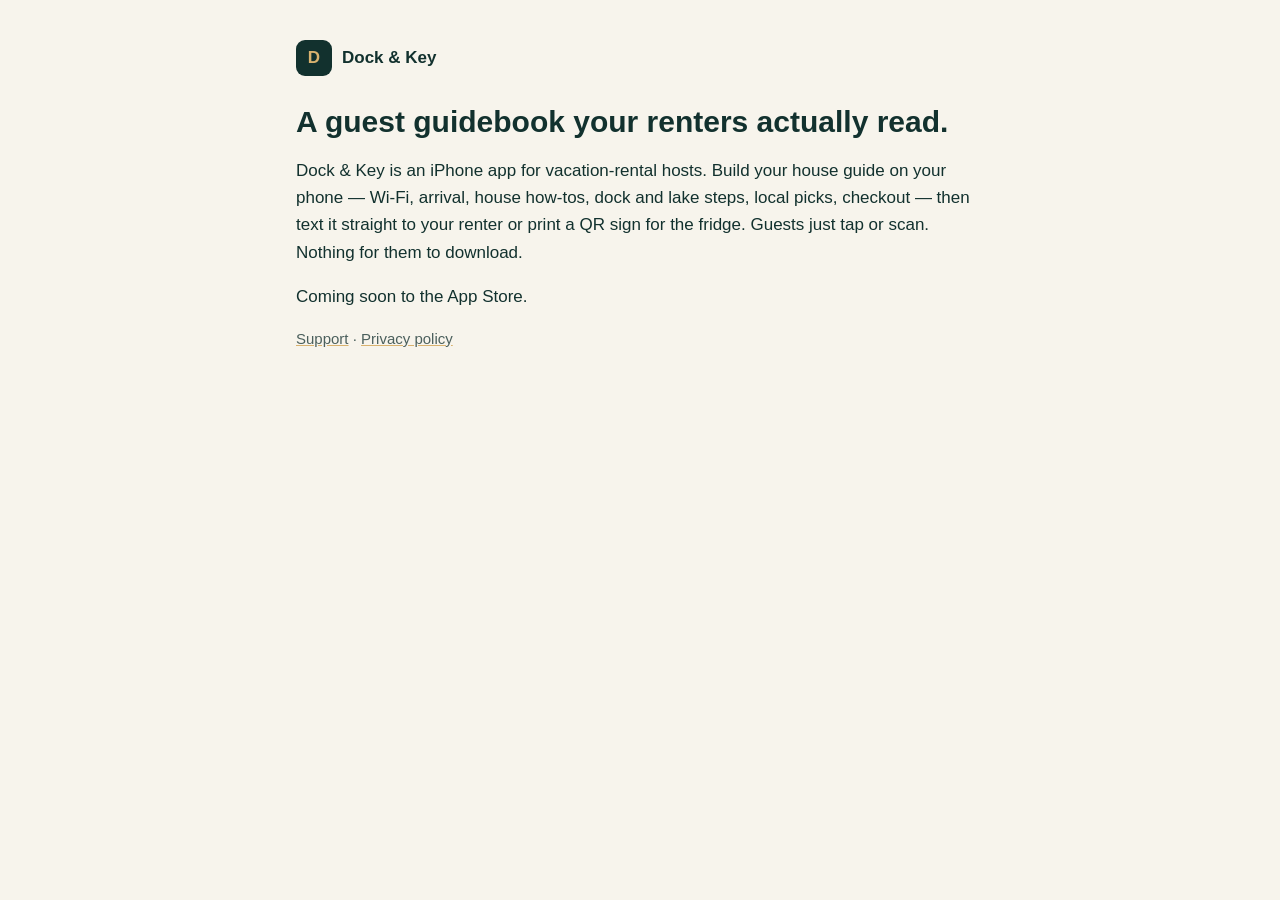
==== docs/index.html @ bfd466dc "Add website, privacy policy and support pages for the App Store listing Co-Authored-By: Claude Opus " ====
<!doctype html><html lang="en"><head><meta charset="utf-8"><meta name="viewport" content="width=device-width,initial-scale=1">
<title>Dock &amp; Key</title><link rel="stylesheet" href="style.css"></head><body><main>
<header><div class="mark">D</div><strong>Dock &amp; Key</strong></header>
<h1>A guest guidebook your renters actually read.</h1>
<p>Dock &amp; Key is an iPhone app for vacation-rental hosts. Build your house guide on your phone — Wi-Fi, arrival, house how-tos, dock and lake steps, local picks, checkout — then text it straight to your renter or print a QR sign for the fridge. Guests just tap or scan. Nothing for them to download.</p>
<p>Coming soon to the App Store.</p>
<p class="muted"><a href="support.html">Support</a> · <a href="privacy.html">Privacy policy</a></p>
</main></body></html>
---- docs/style.css ----
:root{--ink:#12312E;--brass:#D9B26F;--ripple:#7FC4BC;--bg:#F7F4EC;--muted:#4b5f5c}
@media (prefers-color-scheme: dark){:root{--ink:#EAF2F0;--bg:#0E2321;--muted:#A9BDB9}}
*{box-sizing:border-box}body{margin:0;background:var(--bg);color:var(--ink);font:17px/1.6 -apple-system,BlinkMacSystemFont,"Segoe UI",Roboto,sans-serif}
main{max-width:720px;margin:0 auto;padding:40px 16px 64px}
header{display:flex;align-items:center;gap:10px;margin-bottom:28px}
.mark{width:36px;height:36px;border-radius:9px;background:#12312E;display:grid;place-items:center;color:#D9B26F;font-weight:800}
h1{font-size:30px;line-height:1.2;margin:0 0 6px}h2{font-size:20px;margin:32px 0 6px}
p,li{color:var(--ink)}.muted{color:var(--muted);font-size:15px}a{color:inherit;text-decoration-color:var(--brass)}
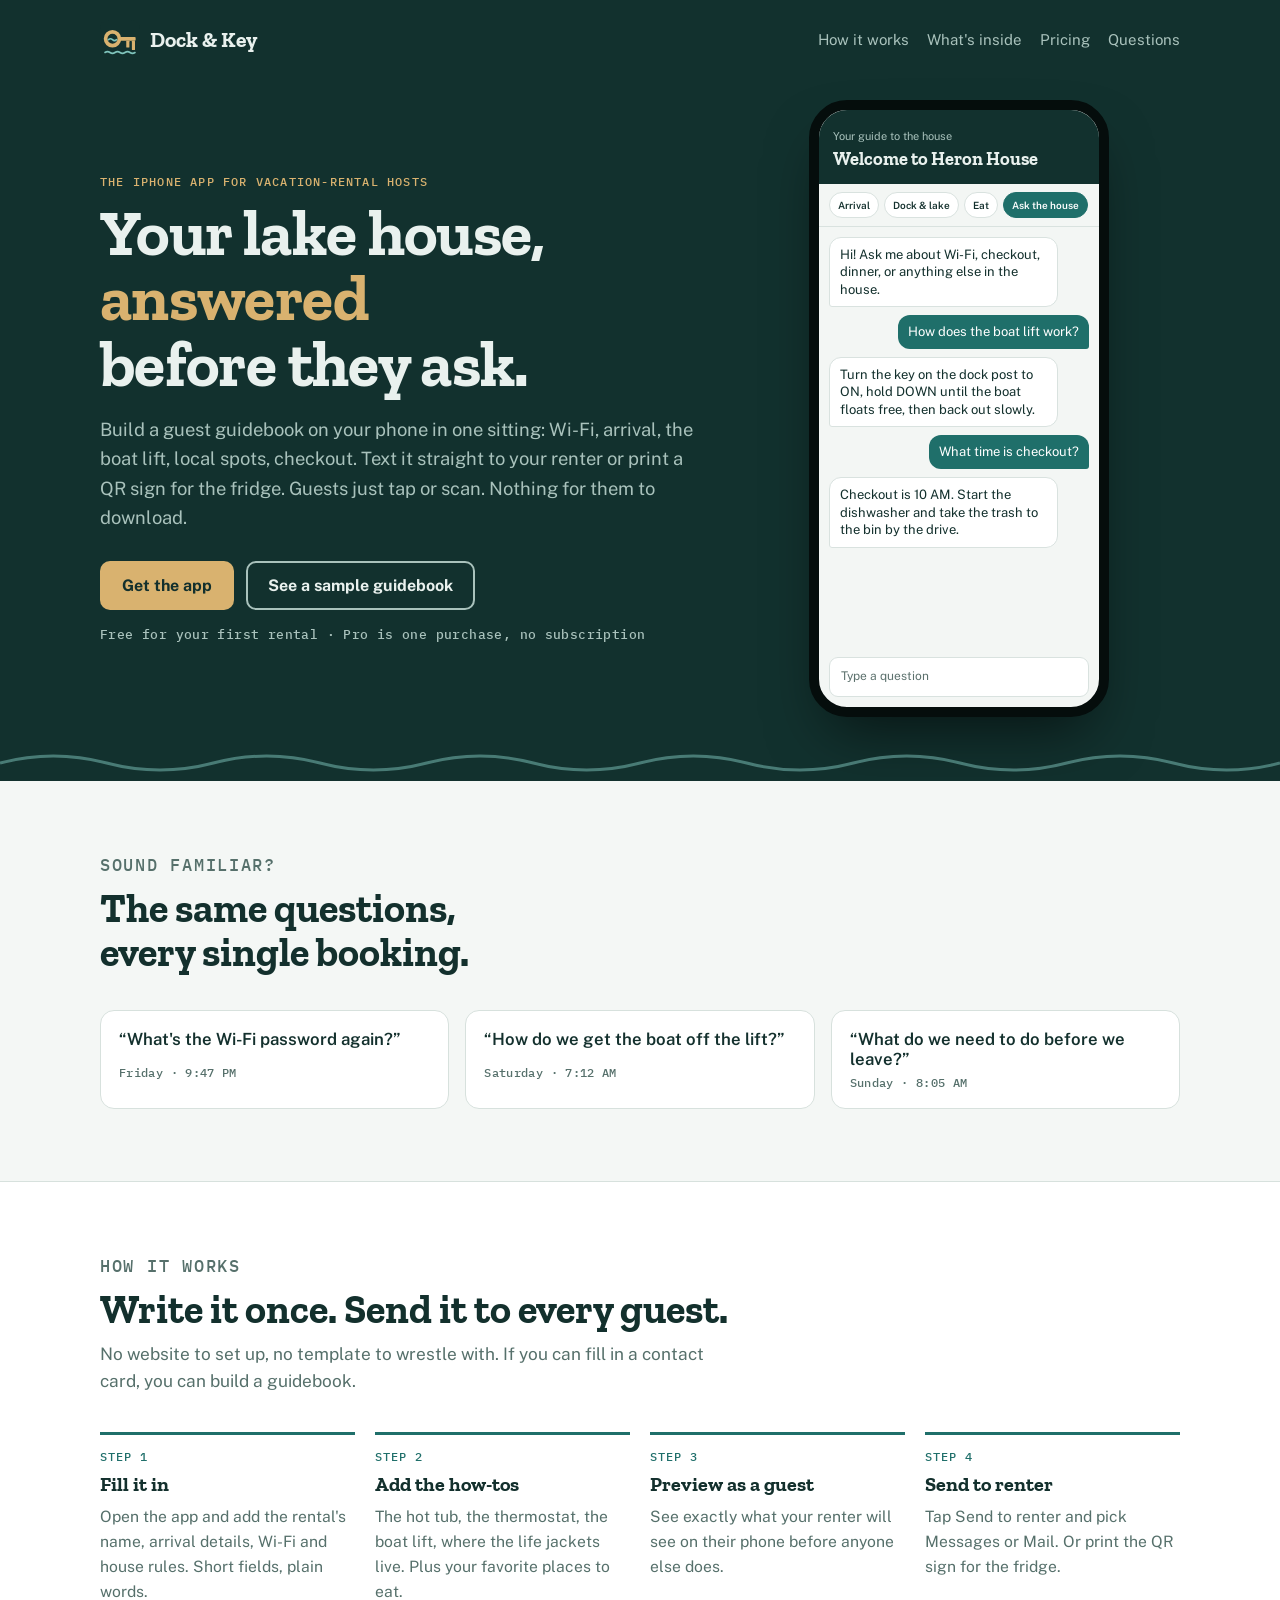
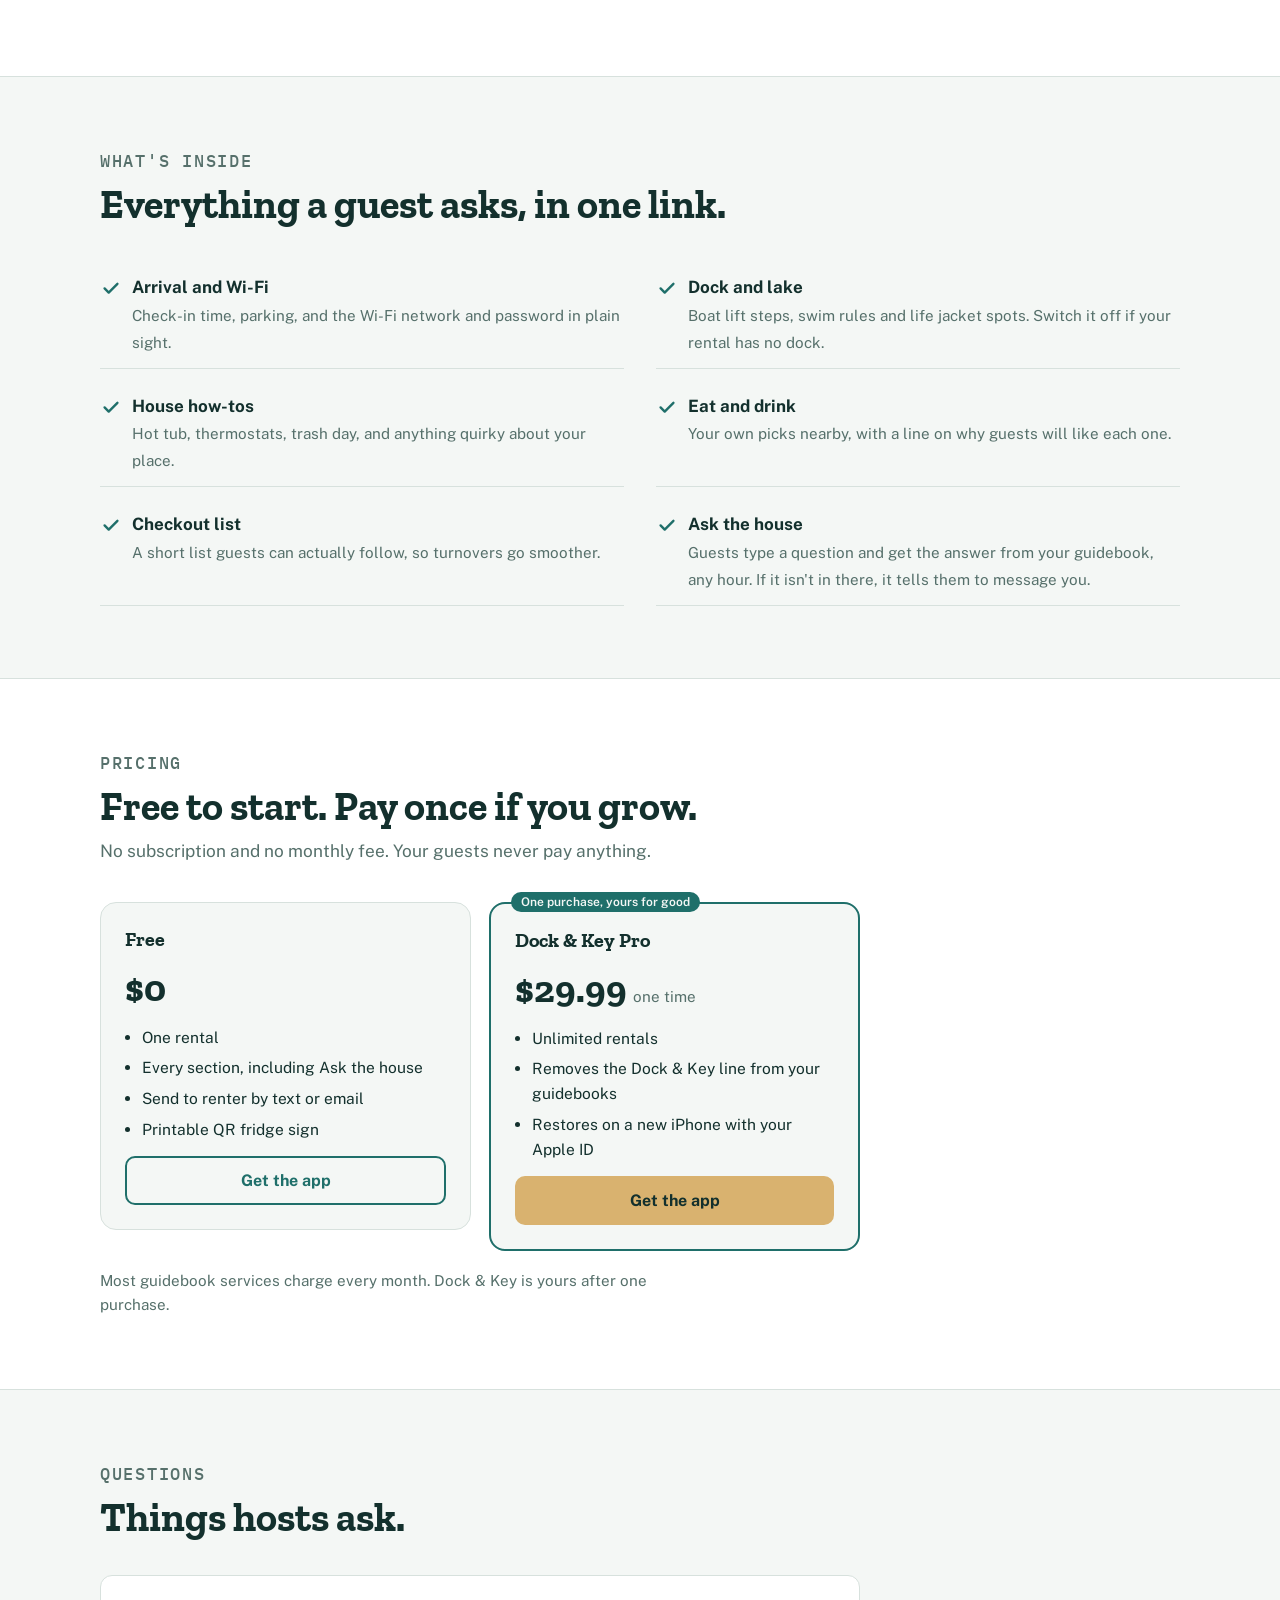
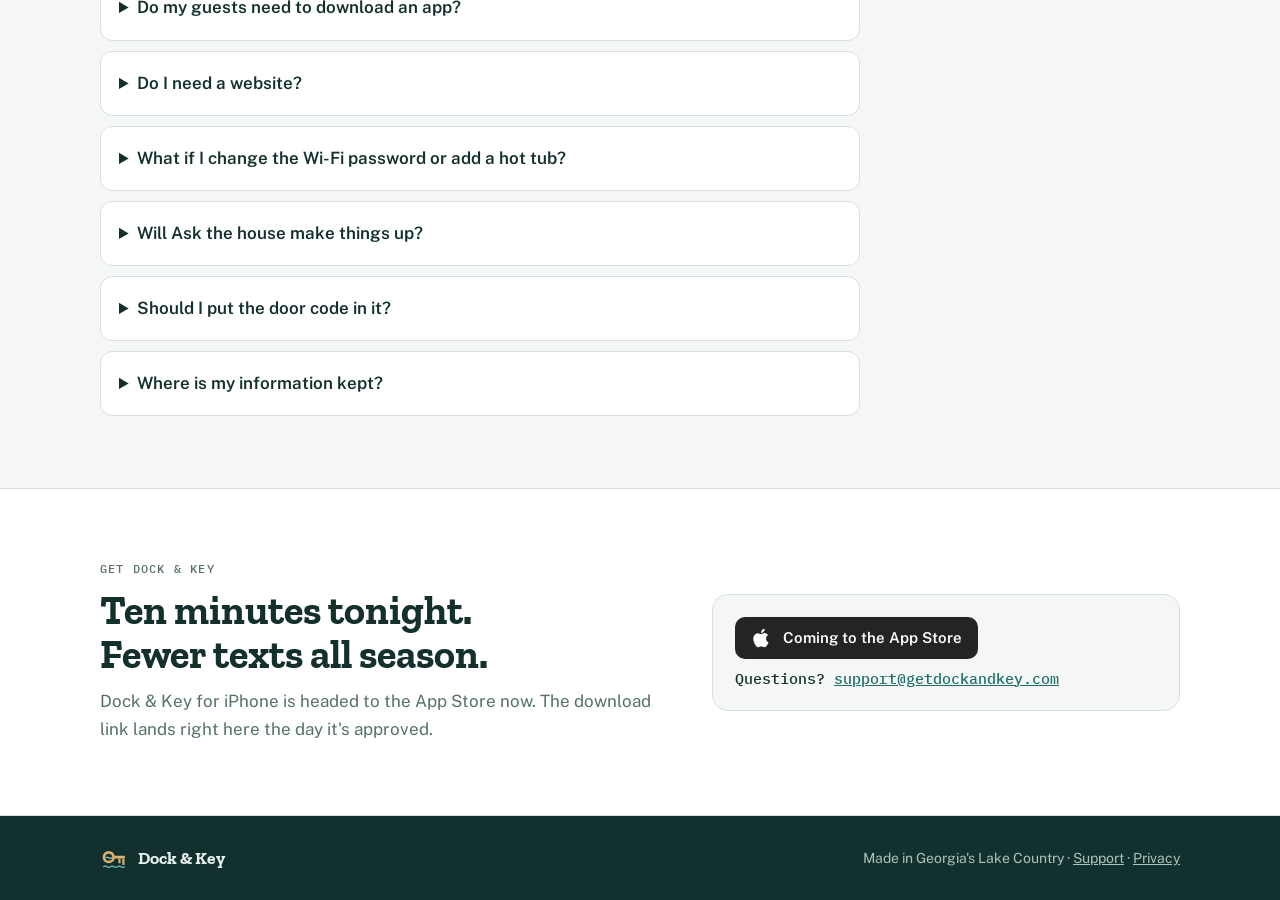
==== commit fd6e1f34: "Site: full redesign to match the brand (hero, how it works, pricing, FAQ); styled support/privacy pa" ====
--- a/docs/index.html
+++ b/docs/index.html
@@ -1,8 +1,281 @@
-<!doctype html><html lang="en"><head><meta charset="utf-8"><meta name="viewport" content="width=device-width,initial-scale=1">
-<title>Dock &amp; Key</title><link rel="stylesheet" href="style.css"></head><body><main>
-<header><div class="mark">D</div><strong>Dock &amp; Key</strong></header>
-<h1>A guest guidebook your renters actually read.</h1>
-<p>Dock &amp; Key is an iPhone app for vacation-rental hosts. Build your house guide on your phone — Wi-Fi, arrival, house how-tos, dock and lake steps, local picks, checkout — then text it straight to your renter or print a QR sign for the fridge. Guests just tap or scan. Nothing for them to download.</p>
-<p>Coming soon to the App Store.</p>
-<p class="muted"><a href="support.html">Support</a> · <a href="privacy.html">Privacy policy</a></p>
-</main></body></html>
+<!doctype html>
+<html lang="en">
+<head>
+<meta charset="utf-8">
+<meta name="viewport" content="width=device-width,initial-scale=1,viewport-fit=cover">
+<title>Dock &amp; Key — guest guidebooks for vacation rentals</title>
+<meta name="description" content="Dock & Key is an iPhone app for vacation-rental hosts. Build your guest guidebook on your phone, text it to your renter, and print a QR sign for the fridge.">
+<link rel="icon" href="data:image/svg+xml,%3Csvg xmlns='http://www.w3.org/2000/svg' viewBox='0 0 64 64'%3E%3Crect width='64' height='64' rx='14' fill='%2312312E'/%3E%3Ccircle cx='20' cy='30' r='11' fill='none' stroke='%23D9B26F' stroke-width='6'/%3E%3Crect x='30' y='27' width='27' height='6' rx='1.5' fill='%23D9B26F'/%3E%3Crect x='42' y='33' width='5' height='11' rx='1' fill='%23D9B26F'/%3E%3Crect x='51' y='33' width='5' height='15' rx='1' fill='%23D9B26F'/%3E%3C/svg%3E">
+<link rel="preconnect" href="https://fonts.googleapis.com">
+<link rel="preconnect" href="https://fonts.gstatic.com" crossorigin>
+<link rel="stylesheet" href="https://fonts.googleapis.com/css2?family=Zilla+Slab:wght@600;700&family=Public+Sans:wght@400;500;600;700&family=IBM+Plex+Mono:wght@500&display=swap">
+<style>
+:root{
+  --deep:#12312E; --deep-ink:#E9F1EE; --deep-muted:#A9C2BC;
+  --bg:#F4F7F5; --surface:#FFFFFF; --ink:#13302D; --muted:#56706B; --line:#D7E1DD;
+  --lake:#1F6F6A; --ripple:#7FC4BC; --brass:#D9B26F; --brass-ink:#8A6424;
+  --display:"Zilla Slab",Georgia,serif; --body:"Public Sans",system-ui,-apple-system,sans-serif; --mono:"IBM Plex Mono",ui-monospace,monospace;
+}
+@media (prefers-color-scheme:dark){:root:not([data-theme="light"]){
+  --deep:#0A1A18; --bg:#0F201E; --surface:#16302D; --ink:#E4EEEB; --muted:#9BB3AE; --line:#284541;
+  --lake:#6FC1B8; --brass-ink:#E3C186; color-scheme:dark}}
+:root[data-theme="dark"]{
+  --deep:#0A1A18; --bg:#0F201E; --surface:#16302D; --ink:#E4EEEB; --muted:#9BB3AE; --line:#284541;
+  --lake:#6FC1B8; --brass-ink:#E3C186; color-scheme:dark}
+*{box-sizing:border-box}
+html{scroll-behavior:smooth}
+body{margin:0;background:var(--bg);color:var(--ink);font-family:var(--body);font-size:17px;line-height:1.6}
+.band{padding-left:max(16px,env(safe-area-inset-left,0px));padding-right:max(16px,env(safe-area-inset-right,0px))}
+.inner{max-width:1080px;margin:0 auto}
+a{color:var(--lake)}
+a:focus-visible,summary:focus-visible{outline:3px solid var(--brass);outline-offset:2px}
+h1,h2,h3{font-family:var(--display);text-wrap:balance;margin:0}
+h2{font-size:clamp(1.8rem,4vw,2.5rem);line-height:1.1}
+h3{font-size:1.25rem;line-height:1.2}
+p{margin:0}
+.eyebrow{font:500 12px var(--mono);letter-spacing:.1em;text-transform:uppercase;color:var(--brass-ink)}
+.btn{display:inline-flex;align-items:center;justify-content:center;gap:8px;font:700 16px var(--body);padding:13px 20px;border-radius:10px;text-decoration:none;border:2px solid transparent}
+.btn.primary{background:var(--brass);color:#13302D}
+.btn.ghost{border-color:var(--deep-muted);color:var(--deep-ink)}
+.btn.line{border-color:var(--lake);color:var(--lake)}
+
+/* hero */
+.hero{background:var(--deep);color:var(--deep-ink);padding-block:20px 64px;position:relative;overflow:hidden}
+.top{display:flex;align-items:center;justify-content:space-between;gap:12px;padding-bottom:40px}
+.logo{display:flex;align-items:center;gap:10px;font:700 1.35rem var(--display);color:var(--deep-ink);text-decoration:none}
+.logo svg{width:40px;height:40px}
+.top nav{display:flex;gap:18px;font-size:15px}
+.top nav a{color:var(--deep-muted);text-decoration:none}
+.top nav a:hover{color:var(--deep-ink)}
+.hero-grid{display:grid;grid-template-columns:1.15fr .85fr;gap:40px;align-items:center}
+.hero h1{font-size:clamp(2.4rem,6vw,4rem);line-height:1.02;letter-spacing:-.01em;margin-top:12px}
+.hero h1 em{font-style:normal;color:var(--brass)}
+.hero .lede{color:var(--deep-muted);font-size:1.15rem;max-width:34em;margin-top:18px}
+.hero .ctas{display:flex;flex-wrap:wrap;gap:12px;margin-top:28px}
+.hero .fine{margin-top:16px;font:500 13px var(--mono);color:var(--deep-muted);letter-spacing:.03em}
+.waves{position:absolute;left:0;right:0;bottom:0;width:100%;height:40px;opacity:.5}
+/* phone mock: the guest's view */
+.phone{justify-self:center;width:min(300px,100%);aspect-ratio:9/18.5;background:#F3F6F4;border:10px solid #050D0C;border-radius:38px;box-shadow:0 30px 60px -20px rgba(0,0,0,.6);overflow:hidden;display:flex;flex-direction:column;color:#13302D;font-size:13px}
+.ph-top{background:#12312E;color:#E9F1EE;padding:18px 14px 14px;display:grid;gap:2px}
+.ph-top b{font:700 1.15rem var(--display)}
+.ph-top span{font-size:11px;color:#A9C2BC}
+.ph-tabs{display:flex;gap:5px;padding:8px 10px;border-bottom:1px solid #D9E2DF;overflow:hidden}
+.ph-tabs i{flex:none;font-style:normal;font-size:10px;font-weight:600;padding:4px 8px;border-radius:99px;border:1px solid #D9E2DF;background:#fff;white-space:nowrap}
+.ph-tabs i.on{background:#1F6F6A;color:#fff;border-color:#1F6F6A}
+.ph-body{padding:10px;display:grid;gap:8px;align-content:start;flex:1}
+.bub{padding:8px 10px;border-radius:12px;max-width:88%;line-height:1.35}
+.bub.g{justify-self:end;background:#1F6F6A;color:#fff;border-bottom-right-radius:3px}
+.bub.h{background:#fff;border:1px solid #D9E2DF;border-bottom-left-radius:3px}
+.ph-in{margin:10px;padding:9px 11px;border:1px solid #D9E2DF;border-radius:9px;background:#fff;color:#5C716D;font-size:12px}
+
+/* sections */
+.sec{padding-block:72px}
+.sec-head{display:grid;gap:10px;max-width:640px;margin-bottom:36px}
+.sec-head p{color:var(--muted);font-size:1.08rem}
+.alt{background:var(--surface);border-block:1px solid var(--line)}
+.problem{display:grid;grid-template-columns:repeat(3,minmax(0,1fr));gap:16px}
+.q{background:var(--surface);border:1px solid var(--line);border-radius:14px;padding:18px;display:grid;gap:6px}
+.q .said{font:600 1.05rem var(--body)}
+.q .said::before{content:"\201C"}.q .said::after{content:"\201D"}
+.q .when{font:500 12px var(--mono);color:var(--muted);letter-spacing:.03em}
+.steps{list-style:none;margin:0;padding:0;display:grid;grid-template-columns:repeat(4,minmax(0,1fr));gap:20px;counter-reset:s}
+.steps li{counter-increment:s;display:grid;gap:8px;align-content:start;border-top:3px solid var(--lake);padding-top:14px}
+.steps li::before{content:"Step " counter(s);font:500 12px var(--mono);letter-spacing:.08em;text-transform:uppercase;color:var(--lake)}
+.steps p{color:var(--muted);font-size:.98rem}
+.inside{display:grid;grid-template-columns:repeat(2,minmax(0,1fr));gap:12px 32px;list-style:none;padding:0;margin:0}
+.inside li{display:grid;grid-template-columns:22px 1fr;gap:10px;padding-block:12px;border-bottom:1px solid var(--line)}
+.inside li svg{width:22px;height:22px;color:var(--lake);margin-top:3px}
+.inside b{display:block}
+.inside span{color:var(--muted);font-size:.95rem}
+.plans{display:grid;grid-template-columns:repeat(2,minmax(0,1fr));gap:18px;align-items:start;max-width:760px}
+.plan{border:1px solid var(--line);border-radius:16px;padding:24px;display:grid;gap:14px;background:var(--bg)}
+.plan.feat{border:2px solid var(--lake);position:relative}
+.plan.feat::before{content:"One purchase, yours for good";position:absolute;top:-12px;left:20px;background:var(--lake);color:var(--bg);font:600 12px var(--body);padding:3px 10px;border-radius:99px}
+.price{display:flex;align-items:baseline;gap:6px;flex-wrap:wrap;font-variant-numeric:tabular-nums}
+.price b{font:700 2.4rem var(--display)}
+.price span{color:var(--muted);font-size:.95rem}
+.plan ul{margin:0;padding-left:1.1em;display:grid;gap:6px;font-size:.97rem}
+.compare{margin-top:18px;color:var(--muted);font-size:.95rem;max-width:62ch}
+.faq{display:grid;gap:10px;max-width:760px}
+details{background:var(--surface);border:1px solid var(--line);border-radius:12px;padding:4px 18px}
+summary{cursor:pointer;font-weight:600;padding-block:14px}
+details p{padding-bottom:16px;color:var(--muted)}
+.get{display:grid;grid-template-columns:1.1fr .9fr;gap:40px;align-items:center}
+.get .who{display:grid;gap:12px}
+.get .who p{color:var(--muted)}
+.store{display:grid;gap:10px;justify-items:start;background:var(--bg);border:1px solid var(--line);border-radius:16px;padding:22px}
+.badge{display:inline-flex;align-items:center;gap:10px;background:#000;color:#fff;border-radius:10px;padding:10px 16px;font:600 15px var(--body);opacity:.85}
+.badge svg{width:22px;height:22px}
+.contact-line{font:500 15px var(--mono);overflow-wrap:anywhere}
+
+footer{background:var(--deep);color:var(--deep-muted);padding-block:28px;font-size:14px}
+footer .inner{display:flex;flex-wrap:wrap;justify-content:space-between;gap:12px;align-items:center}
+footer .logo{font-size:1.1rem}
+footer .logo svg{width:28px;height:28px}
+footer a{color:var(--deep-muted)}
+
+@media (max-width:860px){
+  .hero-grid,.get{grid-template-columns:1fr}
+  .phone{width:min(260px,100%)}
+  .problem,.plans{grid-template-columns:1fr}
+  .steps{grid-template-columns:repeat(2,minmax(0,1fr))}
+  .top nav{display:none}
+}
+@media (max-width:520px){
+  .steps,.inside{grid-template-columns:1fr}
+  .sec{padding-block:52px}
+}
+@media (prefers-reduced-motion:reduce){html{scroll-behavior:auto}}
+</style>
+</head>
+<body>
+<svg width="0" height="0" style="position:absolute" aria-hidden="true">
+  <symbol id="mark" viewBox="0 0 64 64"><rect width="64" height="64" rx="14" fill="#12312E"/><circle cx="20" cy="30" r="11" fill="none" stroke="#D9B26F" stroke-width="6"/><path d="M13.5 31.5 q3.25 -3 6.5 0 t6.5 0" fill="none" stroke="#7FC4BC" stroke-width="2.6" stroke-linecap="round"/><rect x="30" y="27" width="27" height="6" rx="1.5" fill="#D9B26F"/><rect x="42" y="33" width="5" height="11" rx="1" fill="#D9B26F"/><rect x="51" y="33" width="5" height="15" rx="1" fill="#D9B26F"/><path d="M8 52 q4 -3 8 0 t8 0 t8 0 t8 0 t8 0 t8 0" fill="none" stroke="#7FC4BC" stroke-width="2.6" stroke-linecap="round"/></symbol>
+  <symbol id="chk" viewBox="0 0 24 24"><path d="M5 12.5l4.5 4.5L19 7.5" fill="none" stroke="currentColor" stroke-width="2.6" stroke-linecap="round" stroke-linejoin="round"/></symbol>
+  <symbol id="apple" viewBox="0 0 24 24"><path fill="currentColor" d="M16.4 12.6c0-2.6 2.1-3.8 2.2-3.9-1.2-1.8-3.1-2-3.7-2-1.6-.2-3.1.9-3.9.9-.8 0-2-.9-3.4-.9-1.7 0-3.3 1-4.2 2.6-1.8 3.1-.5 7.7 1.3 10.2.9 1.2 1.9 2.6 3.2 2.6 1.3-.1 1.8-.8 3.3-.8s2 .8 3.4.8c1.4 0 2.3-1.3 3.1-2.5 1-1.4 1.4-2.8 1.4-2.9 0 0-2.7-1-2.7-4.1zM13.9 5c.7-.9 1.2-2 1.1-3.2-1 0-2.3.7-3 1.6-.7.8-1.2 2-1.1 3.1 1.1.1 2.3-.6 3-1.5z"/></symbol>
+</svg>
+
+<header class="hero band">
+  <div class="inner">
+    <div class="top">
+      <a class="logo" href="#top" id="top"><svg aria-hidden="true"><use href="#mark"/></svg>Dock &amp; Key</a>
+      <nav aria-label="Main"><a href="#how">How it works</a><a href="#inside">What's inside</a><a href="#pricing">Pricing</a><a href="#faq">Questions</a></nav>
+    </div>
+    <div class="hero-grid">
+      <div>
+        <p class="eyebrow" style="color:var(--brass)">The iPhone app for vacation-rental hosts</p>
+        <h1>Your lake house, <em>answered</em> before they ask.</h1>
+        <p class="lede">Build a guest guidebook on your phone in one sitting: Wi-Fi, arrival, the boat lift, local spots, checkout. Text it straight to your renter or print a QR sign for the fridge. Guests just tap or scan. Nothing for them to download.</p>
+        <div class="ctas">
+          <a class="btn primary" href="#get">Get the app</a>
+          <a class="btn ghost" href="https://claude.ai/artifact/AmtbZ63FR2SyXmxqS5Wfa8" target="_blank" rel="noopener">See a sample guidebook</a>
+        </div>
+        <p class="fine">Free for your first rental · Pro is one purchase, no subscription</p>
+      </div>
+      <div class="phone" aria-label="What a guest sees: the guidebook's Ask the house tab">
+        <div class="ph-top"><span>Your guide to the house</span><b>Welcome to Heron House</b></div>
+        <div class="ph-tabs"><i>Arrival</i><i>Dock &amp; lake</i><i>Eat</i><i class="on">Ask the house</i></div>
+        <div class="ph-body">
+          <div class="bub h">Hi! Ask me about Wi-Fi, checkout, dinner, or anything else in the house.</div>
+          <div class="bub g">How does the boat lift work?</div>
+          <div class="bub h">Turn the key on the dock post to ON, hold DOWN until the boat floats free, then back out slowly.</div>
+          <div class="bub g">What time is checkout?</div>
+          <div class="bub h">Checkout is 10 AM. Start the dishwasher and take the trash to the bin by the drive.</div>
+        </div>
+        <div class="ph-in">Type a question</div>
+      </div>
+    </div>
+  </div>
+  <svg class="waves" viewBox="0 0 1200 40" preserveAspectRatio="none" aria-hidden="true"><path d="M0 22 Q 50 8 100 22 T 200 22 T 300 22 T 400 22 T 500 22 T 600 22 T 700 22 T 800 22 T 900 22 T 1000 22 T 1100 22 T 1200 22" fill="none" stroke="var(--ripple)" stroke-width="3"/></svg>
+</header>
+
+<main>
+  <section class="sec band">
+    <div class="inner">
+      <div class="sec-head">
+        <p class="eyebrow">Sound familiar?</p>
+        <h2>The same questions, every single booking.</h2>
+      </div>
+      <div class="problem">
+        <div class="q"><span class="said">What's the Wi-Fi password again?</span><span class="when">Friday · 9:47 PM</span></div>
+        <div class="q"><span class="said">How do we get the boat off the lift?</span><span class="when">Saturday · 7:12 AM</span></div>
+        <div class="q"><span class="said">What do we need to do before we leave?</span><span class="when">Sunday · 8:05 AM</span></div>
+      </div>
+    </div>
+  </section>
+
+  <section class="sec band alt" id="how">
+    <div class="inner">
+      <div class="sec-head">
+        <p class="eyebrow">How it works</p>
+        <h2>Write it once. Send it to every guest.</h2>
+        <p>No website to set up, no template to wrestle with. If you can fill in a contact card, you can build a guidebook.</p>
+      </div>
+      <ol class="steps">
+        <li><h3>Fill it in</h3><p>Open the app and add the rental's name, arrival details, Wi-Fi and house rules. Short fields, plain words.</p></li>
+        <li><h3>Add the how-tos</h3><p>The hot tub, the thermostat, the boat lift, where the life jackets live. Plus your favorite places to eat.</p></li>
+        <li><h3>Preview as a guest</h3><p>See exactly what your renter will see on their phone before anyone else does.</p></li>
+        <li><h3>Send to renter</h3><p>Tap Send to renter and pick Messages or Mail. Or print the QR sign for the fridge.</p></li>
+      </ol>
+    </div>
+  </section>
+
+  <section class="sec band" id="inside">
+    <div class="inner">
+      <div class="sec-head">
+        <p class="eyebrow">What's inside</p>
+        <h2>Everything a guest asks, in one link.</h2>
+      </div>
+      <ul class="inside">
+        <li><svg aria-hidden="true"><use href="#chk"/></svg><div><b>Arrival and Wi-Fi</b><span>Check-in time, parking, and the Wi-Fi network and password in plain sight.</span></div></li>
+        <li><svg aria-hidden="true"><use href="#chk"/></svg><div><b>Dock and lake</b><span>Boat lift steps, swim rules and life jacket spots. Switch it off if your rental has no dock.</span></div></li>
+        <li><svg aria-hidden="true"><use href="#chk"/></svg><div><b>House how-tos</b><span>Hot tub, thermostats, trash day, and anything quirky about your place.</span></div></li>
+        <li><svg aria-hidden="true"><use href="#chk"/></svg><div><b>Eat and drink</b><span>Your own picks nearby, with a line on why guests will like each one.</span></div></li>
+        <li><svg aria-hidden="true"><use href="#chk"/></svg><div><b>Checkout list</b><span>A short list guests can actually follow, so turnovers go smoother.</span></div></li>
+        <li><svg aria-hidden="true"><use href="#chk"/></svg><div><b>Ask the house</b><span>Guests type a question and get the answer from your guidebook, any hour. If it isn't in there, it tells them to message you.</span></div></li>
+      </ul>
+    </div>
+  </section>
+
+  <section class="sec band alt" id="pricing">
+    <div class="inner">
+      <div class="sec-head">
+        <p class="eyebrow">Pricing</p>
+        <h2>Free to start. Pay once if you grow.</h2>
+        <p>No subscription and no monthly fee. Your guests never pay anything.</p>
+      </div>
+      <div class="plans">
+        <div class="plan">
+          <h3>Free</h3>
+          <div class="price"><b>$0</b></div>
+          <ul><li>One rental</li><li>Every section, including Ask the house</li><li>Send to renter by text or email</li><li>Printable QR fridge sign</li></ul>
+          <a class="btn line" href="#get">Get the app</a>
+        </div>
+        <div class="plan feat">
+          <h3>Dock &amp; Key Pro</h3>
+          <div class="price"><b>$29.99</b><span>one time</span></div>
+          <ul><li>Unlimited rentals</li><li>Removes the Dock &amp; Key line from your guidebooks</li><li>Restores on a new iPhone with your Apple ID</li></ul>
+          <a class="btn primary" href="#get">Get the app</a>
+        </div>
+      </div>
+      <p class="compare">Most guidebook services charge every month. Dock &amp; Key is yours after one purchase.</p>
+    </div>
+  </section>
+
+  <section class="sec band" id="faq">
+    <div class="inner">
+      <div class="sec-head"><p class="eyebrow">Questions</p><h2>Things hosts ask.</h2></div>
+      <div class="faq">
+        <details><summary>Do my guests need to download an app?</summary><p>No. The guidebook opens in their phone's browser from your text, your email, or the QR sign on the fridge.</p></details>
+        <details><summary>Do I need a website?</summary><p>No. Send to renter works with nothing but your phone. If you do have a website, the app can give you the guidebook as one web file to put there, and the QR sign can point to it.</p></details>
+        <details><summary>What if I change the Wi-Fi password or add a hot tub?</summary><p>Edit it in the app and send the new version. It takes a minute.</p></details>
+        <details><summary>Will Ask the house make things up?</summary><p>No. It only answers from what you wrote in the guidebook. If the answer isn't there, it tells the guest to message you.</p></details>
+        <details><summary>Should I put the door code in it?</summary><p>We suggest sending lock codes through your booking platform instead, since a guidebook can be forwarded.</p></details>
+        <details><summary>Where is my information kept?</summary><p>On your iPhone. Dock &amp; Key has no account and no server, and collects no data. See the <a href="privacy.html">privacy policy</a>.</p></details>
+      </div>
+    </div>
+  </section>
+
+  <section class="sec band alt" id="get">
+    <div class="inner get">
+      <div class="who">
+        <p class="eyebrow">Get Dock &amp; Key</p>
+        <h2>Ten minutes tonight. Fewer texts all season.</h2>
+        <p>Dock &amp; Key for iPhone is headed to the App Store now. The download link lands right here the day it's approved.</p>
+      </div>
+      <div class="store">
+        <span class="badge" aria-label="Coming to the App Store"><svg aria-hidden="true"><use href="#apple"/></svg>Coming to the App Store</span>
+        <p class="contact-line">Questions? <a href="mailto:support@getdockandkey.com">support@getdockandkey.com</a></p>
+      </div>
+    </div>
+  </section>
+</main>
+
+<footer class="band">
+  <div class="inner">
+    <a class="logo" href="#top"><svg aria-hidden="true"><use href="#mark"/></svg>Dock &amp; Key</a>
+    <span>Made in Georgia's Lake Country · <a href="support.html">Support</a> · <a href="privacy.html">Privacy</a></span>
+  </div>
+</footer>
+</body>
+</html>
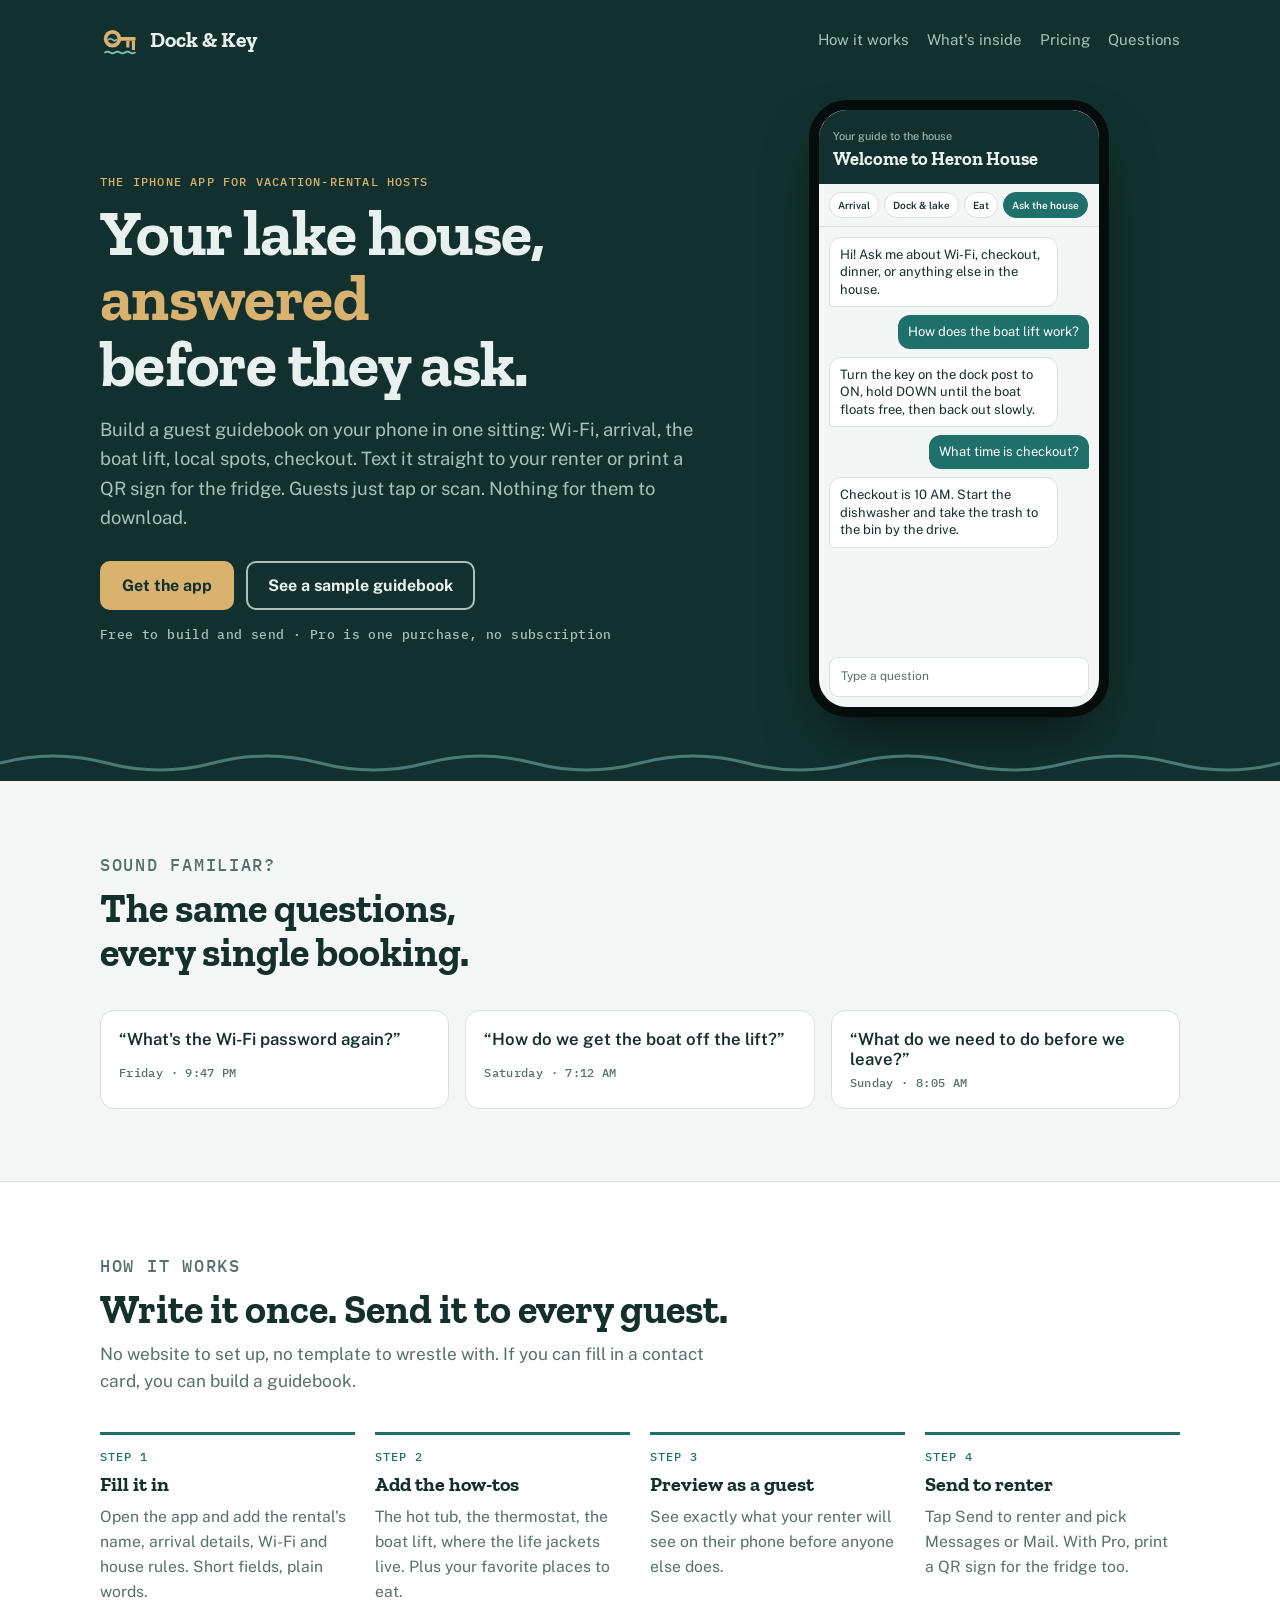
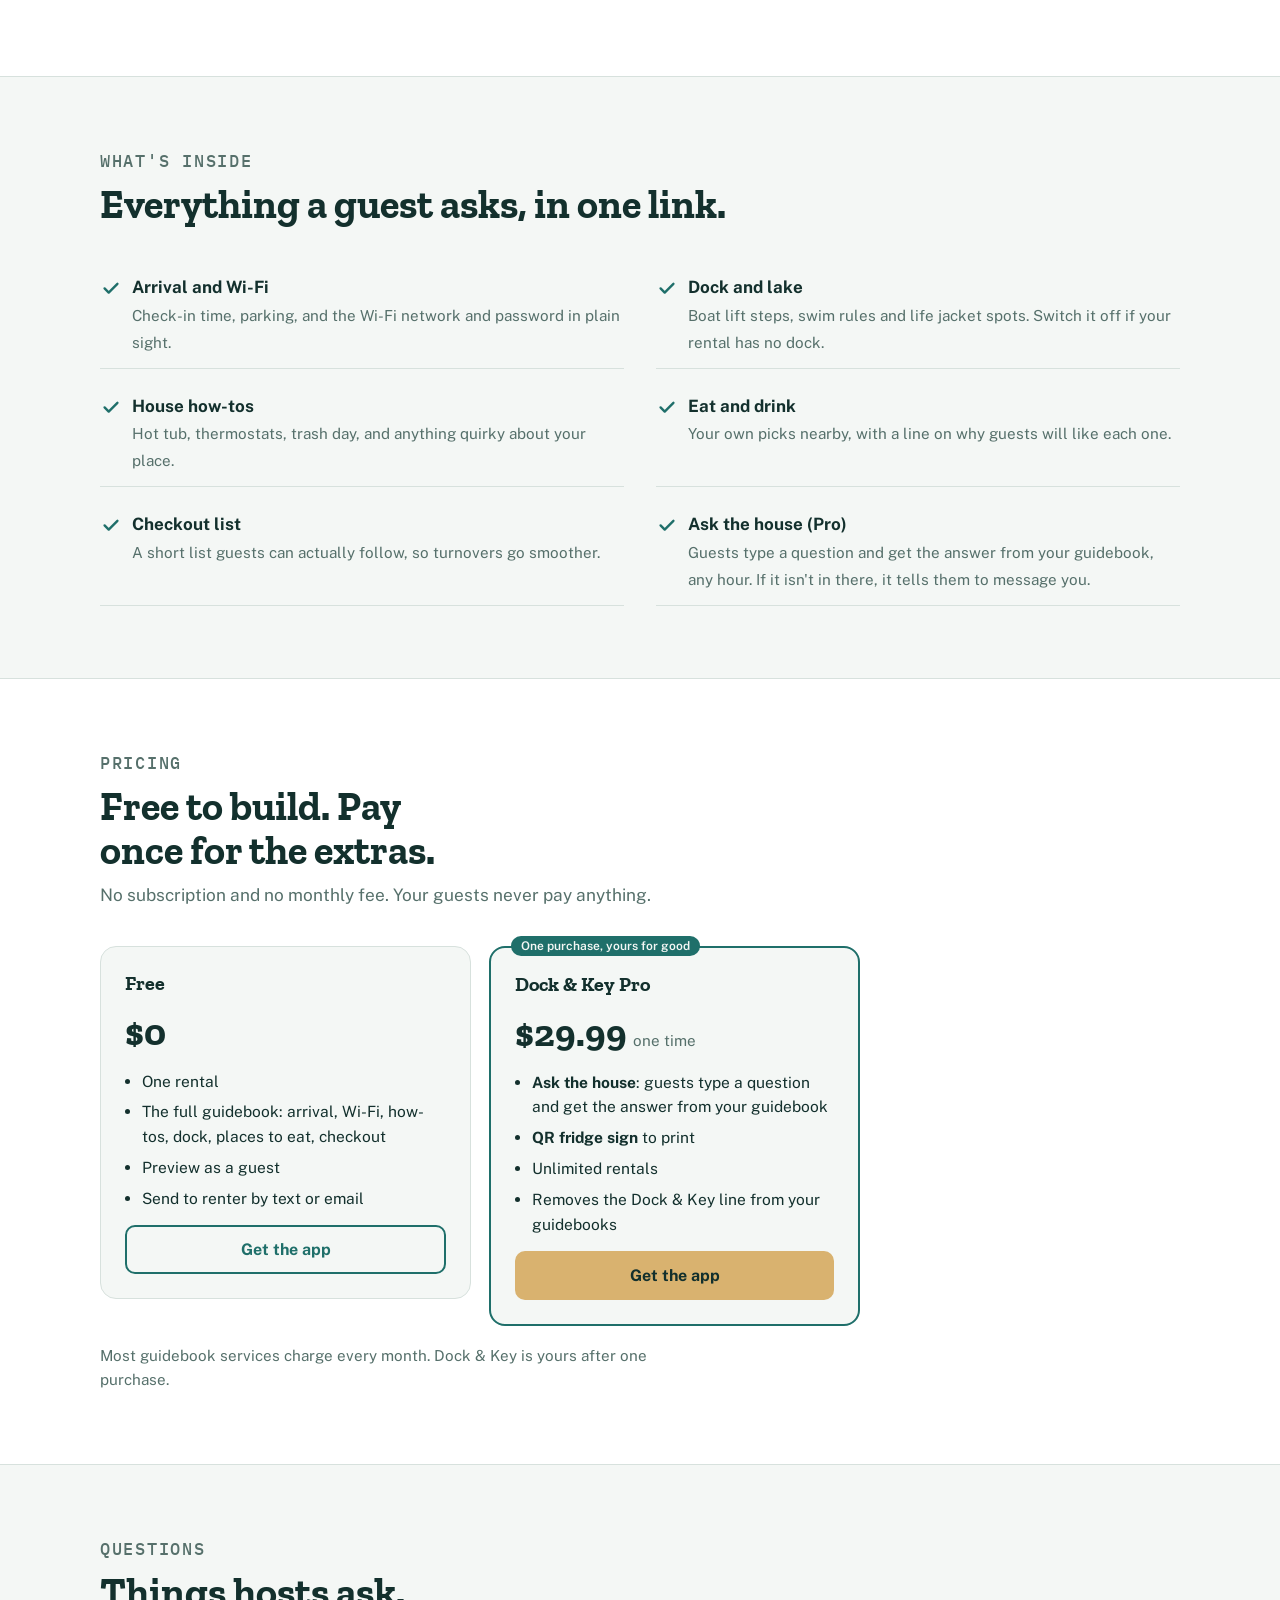
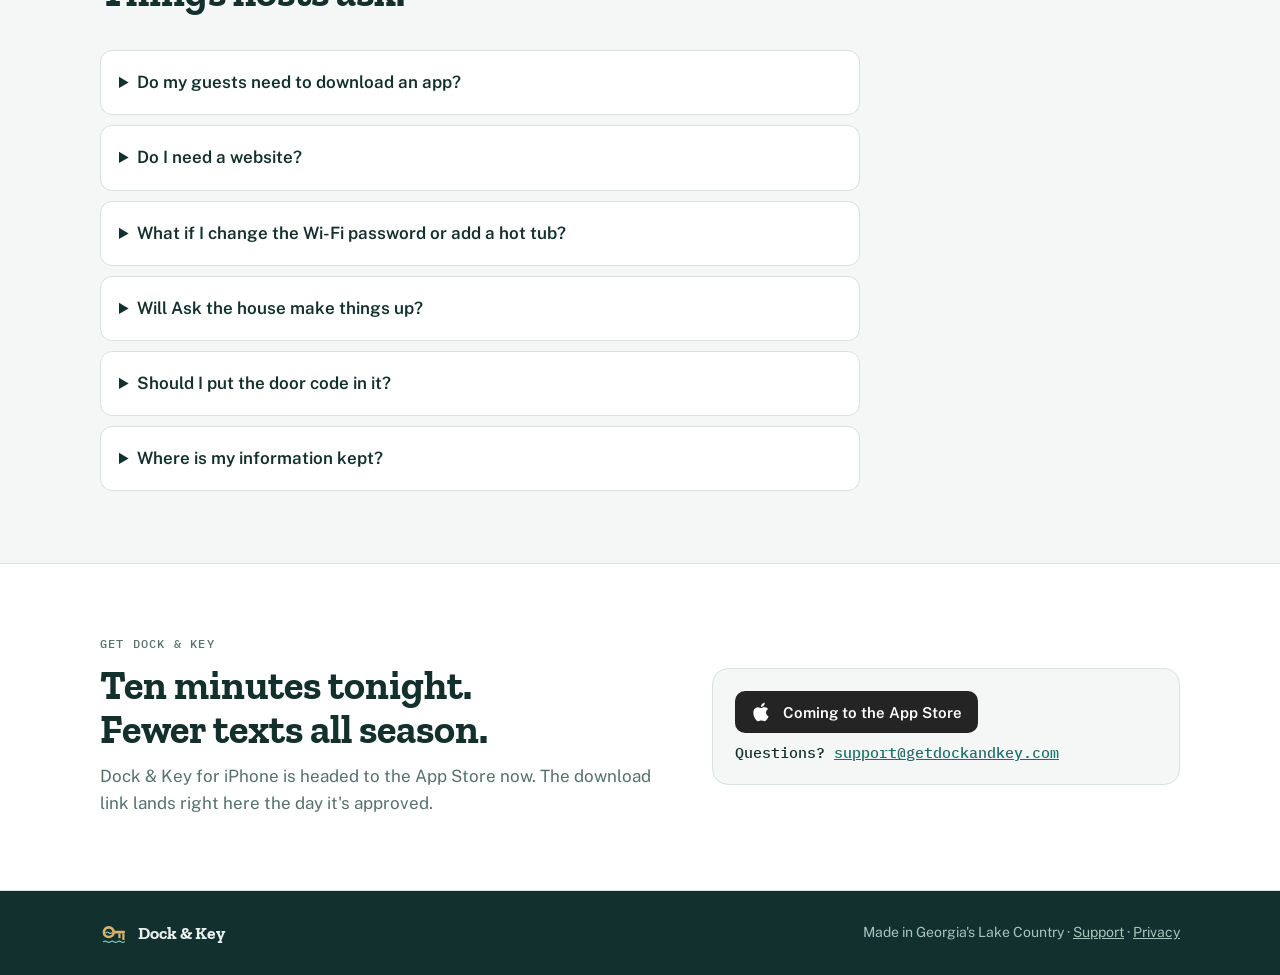
==== commit 11bb133b: "Site: pricing matches new Pro (Ask the house, QR sign) Co-Authored-By: Claude Opus 5.5 <noreply@anth" ====
--- a/docs/index.html
+++ b/docs/index.html
@@ -150,7 +150,7 @@
           <a class="btn primary" href="#get">Get the app</a>
           <a class="btn ghost" href="https://claude.ai/artifact/AmtbZ63FR2SyXmxqS5Wfa8" target="_blank" rel="noopener">See a sample guidebook</a>
         </div>
-        <p class="fine">Free for your first rental · Pro is one purchase, no subscription</p>
+        <p class="fine">Free to build and send · Pro is one purchase, no subscription</p>
       </div>
       <div class="phone" aria-label="What a guest sees: the guidebook's Ask the house tab">
         <div class="ph-top"><span>Your guide to the house</span><b>Welcome to Heron House</b></div>
@@ -195,7 +195,7 @@
         <li><h3>Fill it in</h3><p>Open the app and add the rental's name, arrival details, Wi-Fi and house rules. Short fields, plain words.</p></li>
         <li><h3>Add the how-tos</h3><p>The hot tub, the thermostat, the boat lift, where the life jackets live. Plus your favorite places to eat.</p></li>
         <li><h3>Preview as a guest</h3><p>See exactly what your renter will see on their phone before anyone else does.</p></li>
-        <li><h3>Send to renter</h3><p>Tap Send to renter and pick Messages or Mail. Or print the QR sign for the fridge.</p></li>
+        <li><h3>Send to renter</h3><p>Tap Send to renter and pick Messages or Mail. With Pro, print a QR sign for the fridge too.</p></li>
       </ol>
     </div>
   </section>
@@ -212,7 +212,7 @@
         <li><svg aria-hidden="true"><use href="#chk"/></svg><div><b>House how-tos</b><span>Hot tub, thermostats, trash day, and anything quirky about your place.</span></div></li>
         <li><svg aria-hidden="true"><use href="#chk"/></svg><div><b>Eat and drink</b><span>Your own picks nearby, with a line on why guests will like each one.</span></div></li>
         <li><svg aria-hidden="true"><use href="#chk"/></svg><div><b>Checkout list</b><span>A short list guests can actually follow, so turnovers go smoother.</span></div></li>
-        <li><svg aria-hidden="true"><use href="#chk"/></svg><div><b>Ask the house</b><span>Guests type a question and get the answer from your guidebook, any hour. If it isn't in there, it tells them to message you.</span></div></li>
+        <li><svg aria-hidden="true"><use href="#chk"/></svg><div><b>Ask the house (Pro)</b><span>Guests type a question and get the answer from your guidebook, any hour. If it isn't in there, it tells them to message you.</span></div></li>
       </ul>
     </div>
   </section>
@@ -221,20 +221,20 @@
     <div class="inner">
       <div class="sec-head">
         <p class="eyebrow">Pricing</p>
-        <h2>Free to start. Pay once if you grow.</h2>
+        <h2>Free to build. Pay once for the extras.</h2>
         <p>No subscription and no monthly fee. Your guests never pay anything.</p>
       </div>
       <div class="plans">
         <div class="plan">
           <h3>Free</h3>
           <div class="price"><b>$0</b></div>
-          <ul><li>One rental</li><li>Every section, including Ask the house</li><li>Send to renter by text or email</li><li>Printable QR fridge sign</li></ul>
+          <ul><li>One rental</li><li>The full guidebook: arrival, Wi-Fi, how-tos, dock, places to eat, checkout</li><li>Preview as a guest</li><li>Send to renter by text or email</li></ul>
           <a class="btn line" href="#get">Get the app</a>
         </div>
         <div class="plan feat">
           <h3>Dock &amp; Key Pro</h3>
           <div class="price"><b>$29.99</b><span>one time</span></div>
-          <ul><li>Unlimited rentals</li><li>Removes the Dock &amp; Key line from your guidebooks</li><li>Restores on a new iPhone with your Apple ID</li></ul>
+          <ul><li><b>Ask the house</b>: guests type a question and get the answer from your guidebook</li><li><b>QR fridge sign</b> to print</li><li>Unlimited rentals</li><li>Removes the Dock &amp; Key line from your guidebooks</li></ul>
           <a class="btn primary" href="#get">Get the app</a>
         </div>
       </div>
